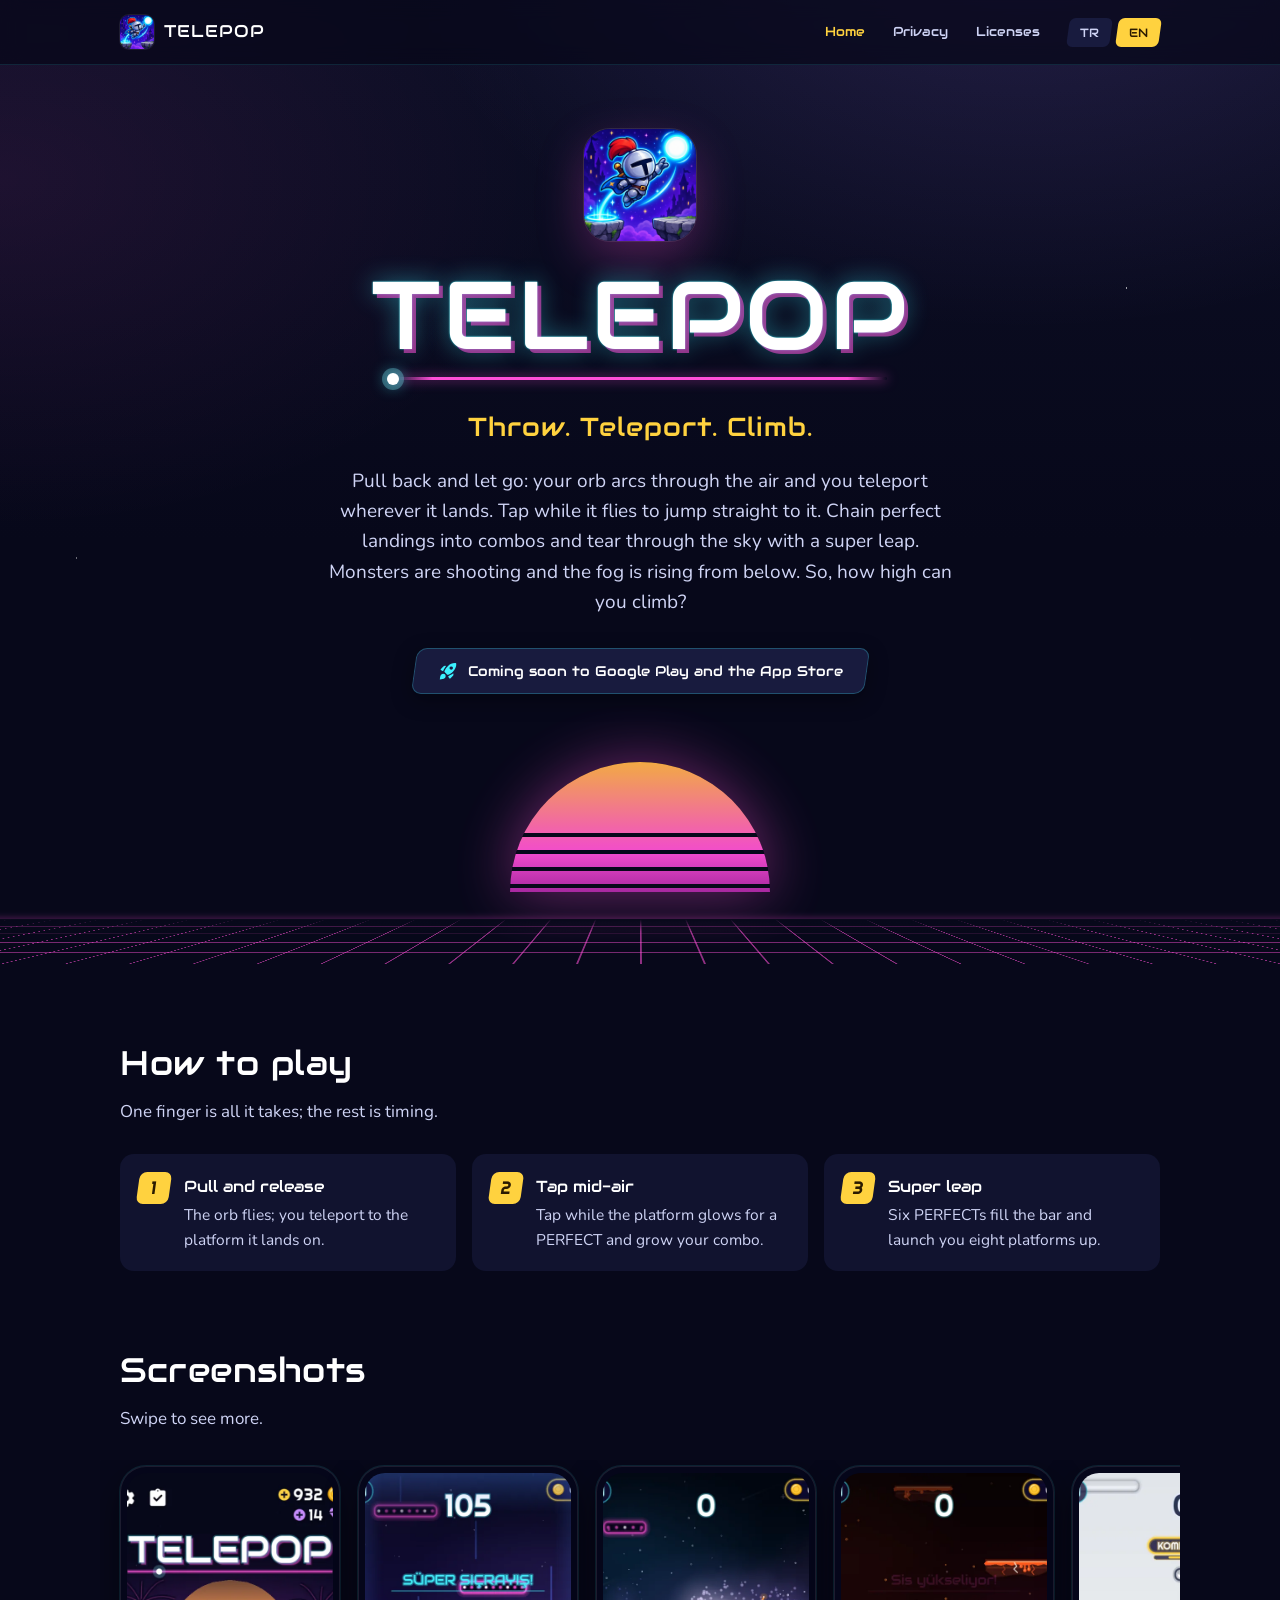
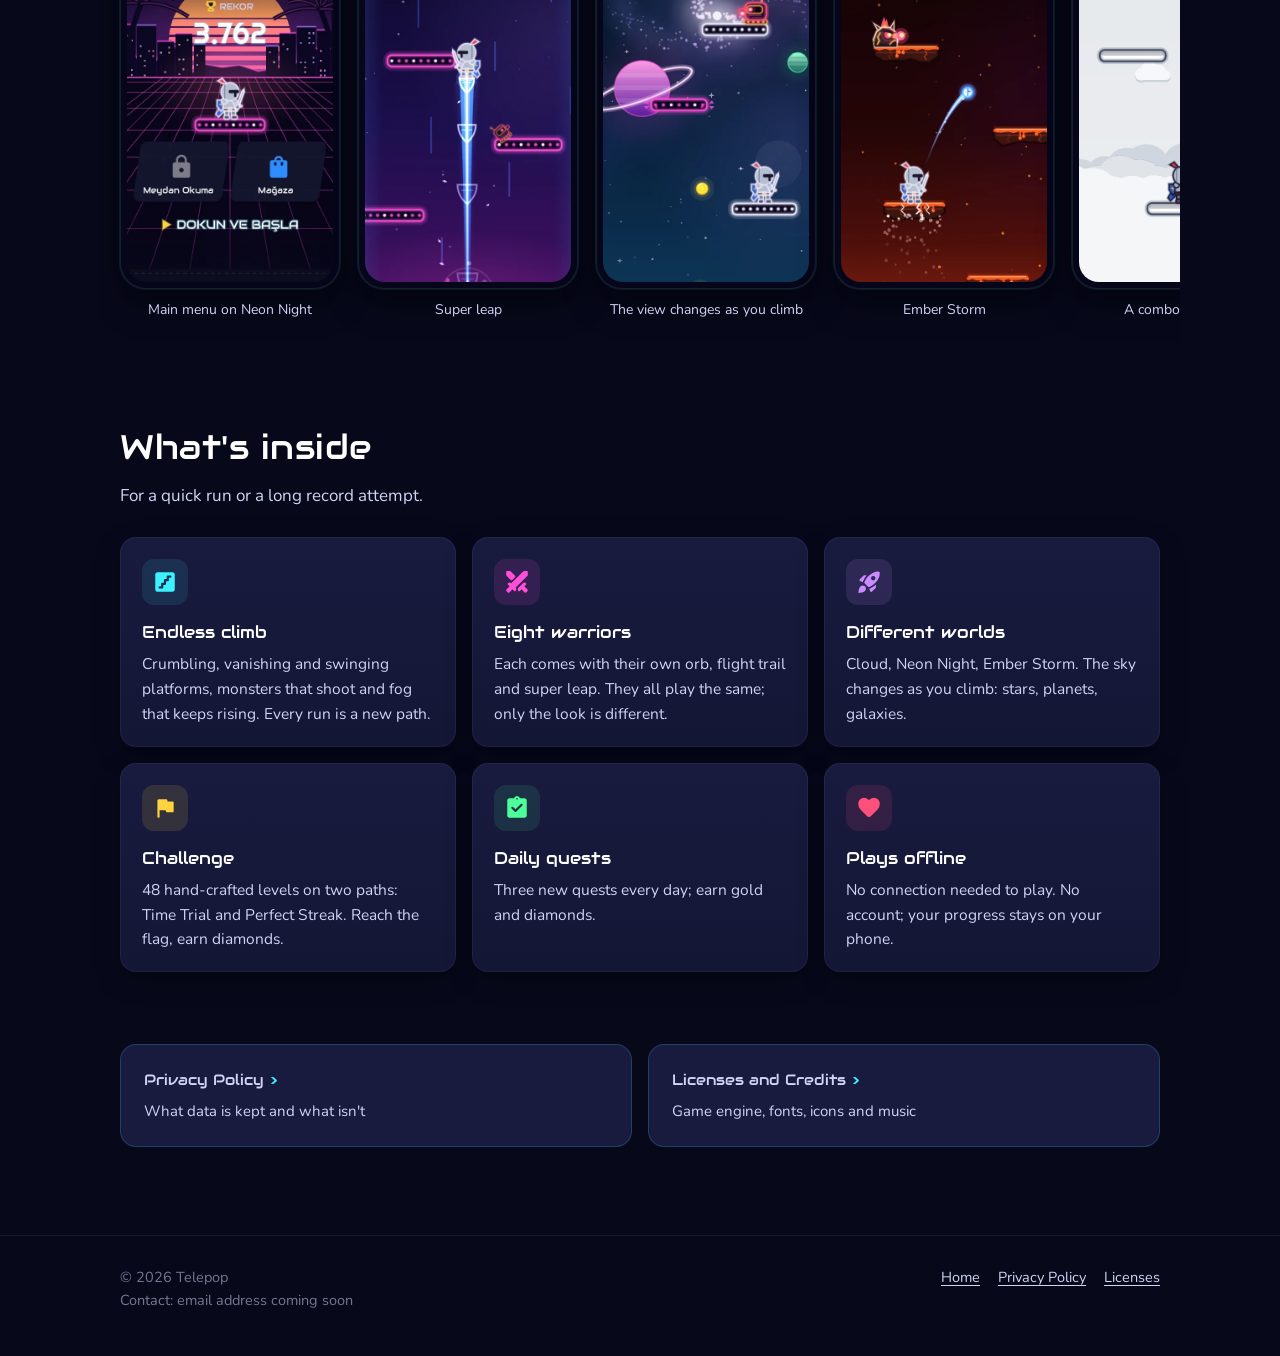
==== index.html @ e77ad1df "Siteyi güncelle 2026-11-22 12:41" ====
<!doctype html>
<html lang="tr" data-dil="tr" data-baslik-tr="Telepop · Fırlat, ışınlan, tırman" data-baslik-en="Telepop · Throw, teleport, climb">
<head>
<meta charset="utf-8">
<meta name="viewport" content="width=device-width, initial-scale=1">
<title>Telepop · Fırlat, ışınlan, tırman</title>
<meta name="description" content="Telepop: küreni fırlat, konduğu yere ışınlan, tırman. Tek parmakla oynanan, internetsiz bir mobil oyun. · Throw your orb, teleport where it lands, climb. A one-finger mobile game that plays offline.">
<meta name="theme-color" content="#0d0f26">
<meta property="og:title" content="Telepop">
<meta property="og:description" content="Fırlat. Işınlan. Tırman. · Throw. Teleport. Climb.">
<meta property="og:image" content="img/simge-512.png">
<link rel="icon" href="img/favicon-32.png" sizes="32x32">
<link rel="apple-touch-icon" href="img/simge-180.png">
<link rel="stylesheet" href="css/site.css">
</head>
<body>
<a class="atla" href="#icerik"><span lang="tr">İçeriğe geç</span><span lang="en">Skip to content</span></a>
<header class="ust">
	<div class="ic">
		<a class="marka" href="index.html"><img src="img/simge-192.png" alt="" width="34" height="34"><span>TELEPOP</span></a>
		<nav class="baglantilar" aria-label="Site">
			<a class="ev" href="index.html" aria-current="page"><span lang="tr">Ana Sayfa</span><span lang="en">Home</span></a>
			<a href="gizlilik.html"><span lang="tr">Gizlilik</span><span lang="en">Privacy</span></a>
			<a href="lisanslar.html"><span lang="tr">Lisanslar</span><span lang="en">Licenses</span></a>
		</nav>
		<div class="dil-secimi" role="group" aria-label="Dil / Language">
			<button type="button" data-dil-sec="tr" aria-pressed="true"><span>TR</span></button>
			<button type="button" data-dil-sec="en" aria-pressed="false"><span>EN</span></button>
		</div>
	</div>
</header>

<main id="icerik">
	<section class="karsilama">
		<div class="ic">
			<img class="uygulama-simgesi" src="img/simge-512.png" alt="" width="112" height="112">
			<div class="logo">
				<h1>TELEPOP</h1>
				<div class="cizgi" aria-hidden="true"></div>
			</div>
			<p class="slogan"><span lang="tr">Fırlat. Işınlan. Tırman.</span><span lang="en">Throw. Teleport. Climb.</span></p>
			<p class="giris">
				<span lang="tr">Parmağını geri çek ve bırak: küre yay çizerek uçar, konduğu yere ışınlanırsın. Küre havadayken dokun, onun yanına geç. Tam zamanında inişlerle komboyu büyüt, süper sıçrayışla göğü yar. Canavarlar ateş ediyor, sis aşağıdan yükseliyor. Bakalım ne kadar yükseğe çıkabileceksin?</span>
				<span lang="en">Pull back and let go: your orb arcs through the air and you teleport wherever it lands. Tap while it flies to jump straight to it. Chain perfect landings into combos and tear through the sky with a super leap. Monsters are shooting and the fog is rising from below. So, how high can you climb?</span>
			</p>
			<div class="yakinda"><span><svg viewBox="0 -960 960 960" aria-hidden="true" focusable="false"><path d="M245-474q26-66 62.5-127T390-716l-52-11q-20-4-39 2t-33 20L140-579q-15 15-11.5 36t23.5 29l93 40Zm588-390q-106-5-201.5 41T461-702q-48 48-84.5 104T313-480q-5 13-5 26.5t10 23.5l125 125q10 10 23.5 10t26.5-5q62-27 118-63.5T715-448q75-75 121-170.5T877-820q0-8-4-16t-10-14q-6-6-14-10t-16-4ZM556-622.5q0-33.5 23-56.5t56.5-23q33.5 0 56.5 23t23 56.5q0 33.5-23 56.5t-56.5 23q-33.5 0-56.5-23t-23-56.5ZM487-232l40 93q8 20 29 24t36-11l126-126q14-14 20-33.5t2-39.5l-10-52q-55 46-115.5 82.5T487-232Zm-325-86q35-35 85-35.5t85 34.5q35 35 35 85t-35 85q-48 48-113.5 57T87-74q9-66 18.5-131.5T162-318Z"/></svg><span lang="tr">Yakında Google Play ve App Store'da</span><span lang="en">Coming soon to Google Play and the App Store</span></span></div>
		</div>
		<div class="ufuk" aria-hidden="true"><div class="gunes"></div><div class="izgara"></div></div>
	</section>

	<section class="bolum">
		<div class="ic">
			<h2><span lang="tr">Nasıl oynanır</span><span lang="en">How to play</span></h2>
			<p class="alt-baslik"><span lang="tr">Tek parmak yeter; gerisi zamanlama.</span><span lang="en">One finger is all it takes; the rest is timing.</span></p>
			<div class="adimlar">
				<div class="adim">
					<h3><span lang="tr">Çek ve bırak</span><span lang="en">Pull and release</span></h3>
					<p><span lang="tr">Küre uçar, konduğu platforma ışınlanırsın.</span><span lang="en">The orb flies; you teleport to the platform it lands on.</span></p>
				</div>
				<div class="adim">
					<h3><span lang="tr">Havada dokun</span><span lang="en">Tap mid-air</span></h3>
					<p><span lang="tr">Platform parlarken dokunursan MÜKEMMEL: kombo büyür.</span><span lang="en">Tap while the platform glows for a PERFECT and grow your combo.</span></p>
				</div>
				<div class="adim">
					<h3><span lang="tr">Süper sıçrayış</span><span lang="en">Super leap</span></h3>
					<p><span lang="tr">Altı MÜKEMMEL barı doldurur; sekiz platform yukarı fırlarsın.</span><span lang="en">Six PERFECTs fill the bar and launch you eight platforms up.</span></p>
				</div>
			</div>
		</div>
	</section>

	<section class="bolum">
		<div class="ic">
			<h2><span lang="tr">Oyundan kareler</span><span lang="en">Screenshots</span></h2>
			<p class="alt-baslik"><span lang="tr">Kaydırarak bak.</span><span lang="en">Swipe to see more.</span></p>
			<div class="galeri" tabindex="0" aria-label="Ekran görüntüleri / Screenshots">
				<figure><div class="telefon"><img src="img/ekran/1-menu.webp" width="396" height="786" loading="lazy" alt="Telepop ana menüsü, Neon Gece haritasında / Telepop main menu on the Neon Night world"></div><figcaption><span lang="tr">Neon Gece'de ana menü</span><span lang="en">Main menu on Neon Night</span></figcaption></figure>
				<figure><div class="telefon"><img src="img/ekran/3-sicrayis.webp" width="396" height="786" loading="lazy" alt="Süper sıçrayış / Super leap"></div><figcaption><span lang="tr">Süper sıçrayış</span><span lang="en">Super leap</span></figcaption></figure>
				<figure><div class="telefon"><img src="img/ekran/2-galaksi.webp" width="396" height="786" loading="lazy" alt="Neon Gece'de tırmanış, arkada galaksi / Climbing on Neon Night with a galaxy behind"></div><figcaption><span lang="tr">Tırmandıkça manzara değişir</span><span lang="en">The view changes as you climb</span></figcaption></figure>
				<figure><div class="telefon"><img src="img/ekran/4-kor.webp" width="396" height="786" loading="lazy" alt="Kor Fırtınası haritası / The Ember Storm world"></div><figcaption><span lang="tr">Kor Fırtınası</span><span lang="en">Ember Storm</span></figcaption></figure>
				<figure><div class="telefon"><img src="img/ekran/5-bulut.webp" width="396" height="786" loading="lazy" alt="Bulut haritasında kombo / A combo on the Cloud world"></div><figcaption><span lang="tr">Bulut'ta kombo</span><span lang="en">A combo on Cloud</span></figcaption></figure>
				<figure><div class="telefon"><img src="img/ekran/6-magaza.webp" width="396" height="786" loading="lazy" alt="Mağaza: savaşçılar / Shop: warriors"></div><figcaption><span lang="tr">Sekiz savaşçı</span><span lang="en">Eight warriors</span></figcaption></figure>
				<figure><div class="telefon"><img src="img/ekran/7-meydan.webp" width="396" height="786" loading="lazy" alt="Meydan Okuma / Challenge"></div><figcaption><span lang="tr">Meydan Okuma</span><span lang="en">Challenge</span></figcaption></figure>
				<figure><div class="telefon"><img src="img/ekran/8-gorevler.webp" width="396" height="786" loading="lazy" alt="Günlük görevler / Daily quests"></div><figcaption><span lang="tr">Günlük görevler</span><span lang="en">Daily quests</span></figcaption></figure>
			</div>
		</div>
	</section>

	<section class="bolum">
		<div class="ic">
			<h2><span lang="tr">Neler var</span><span lang="en">What's inside</span></h2>
			<p class="alt-baslik"><span lang="tr">Kısa bir tur için de, uzun bir rekor denemesi için de.</span><span lang="en">For a quick run or a long record attempt.</span></p>
			<div class="ozellikler">
				<div class="ozellik"><div class="simge renk-mavi"><svg viewBox="0 -960 960 960" aria-hidden="true" focusable="false"><path d="M417-373h63q17 0 28.5-11.5T520-413v-93h63q17 0 28.5-11.5T623-546v-94h57q17 0 28.5-11.5T720-680q0-17-11.5-28.5T680-720h-97q-17 0-28.5 11.5T543-680v93h-63q-17 0-28.5 11.5T440-547v93h-63q-17 0-28.5 11.5T337-414v94h-57q-17 0-28.5 11.5T240-280q0 17 11.5 28.5T280-240h97q17 0 28.5-11.5T417-280v-93ZM200-120q-33 0-56.5-23.5T120-200v-560q0-33 23.5-56.5T200-840h560q33 0 56.5 23.5T840-760v560q0 33-23.5 56.5T760-120H200Z"/></svg></div>
					<h3><span lang="tr">Sonsuz tırmanış</span><span lang="en">Endless climb</span></h3>
					<p><span lang="tr">Çöken, kaybolan, sallanan platformlar; ateş eden canavarlar ve yükselen sis. Her tur yeni bir yol.</span><span lang="en">Crumbling, vanishing and swinging platforms, monsters that shoot and fog that keeps rising. Every run is a new path.</span></p></div>
				<div class="ozellik"><div class="simge renk-pembe"><svg viewBox="0 -960 960 960" aria-hidden="true" focusable="false"><path d="M762-96 645-212l-60 60q-11 11-28 11t-28-11q-23-23-23-57t23-57l169-169q23-23 57-23t57 23q11 11 11 28t-11 28l-60 60 116 117q12 12 12 28t-12 28l-50 50q-12 12-28 12t-28-12Zm106-616L426-270l5 4q23 23 23 57t-23 57q-11 11-28 11t-28-11l-60-60L198-96q-12 12-28 12t-28-12l-50-50q-12-12-12-28t12-28l116-117-60-60q-11-11-11-28t11-28q23-23 57-23t57 23l4 5 431-431q11-11 25.5-17t30.5-6h87q17 0 28.5 11.5T880-844v103q0 8-3 15.5t-9 13.5ZM249-555 103-701q-11-11-17-25.5T80-757v-87q0-17 11.5-28.5T120-884h87q16 0 30.5 6t25.5 17l146 146q12 12 12 28.5T409-658L306-555q-12 12-28.5 12T249-555Z"/></svg></div>
					<h3><span lang="tr">Sekiz savaşçı</span><span lang="en">Eight warriors</span></h3>
					<p><span lang="tr">Her biri kendi küresi, uçuş izi ve süper sıçrayışıyla gelir. Hepsi aynı oynar; fark yalnızca görünüşte.</span><span lang="en">Each comes with their own orb, flight trail and super leap. They all play the same; only the look is different.</span></p></div>
				<div class="ozellik"><div class="simge renk-mor"><svg viewBox="0 -960 960 960" aria-hidden="true" focusable="false"><path d="M245-474q26-66 62.5-127T390-716l-52-11q-20-4-39 2t-33 20L140-579q-15 15-11.5 36t23.5 29l93 40Zm588-390q-106-5-201.5 41T461-702q-48 48-84.5 104T313-480q-5 13-5 26.5t10 23.5l125 125q10 10 23.5 10t26.5-5q62-27 118-63.5T715-448q75-75 121-170.5T877-820q0-8-4-16t-10-14q-6-6-14-10t-16-4ZM556-622.5q0-33.5 23-56.5t56.5-23q33.5 0 56.5 23t23 56.5q0 33.5-23 56.5t-56.5 23q-33.5 0-56.5-23t-23-56.5ZM487-232l40 93q8 20 29 24t36-11l126-126q14-14 20-33.5t2-39.5l-10-52q-55 46-115.5 82.5T487-232Zm-325-86q35-35 85-35.5t85 34.5q35 35 35 85t-35 85q-48 48-113.5 57T87-74q9-66 18.5-131.5T162-318Z"/></svg></div>
					<h3><span lang="tr">Farklı dünyalar</span><span lang="en">Different worlds</span></h3>
					<p><span lang="tr">Bulut, Neon Gece, Kor Fırtınası. Tırmandıkça gökyüzü değişir: yıldızlar, gezegenler, galaksiler.</span><span lang="en">Cloud, Neon Night, Ember Storm. The sky changes as you climb: stars, planets, galaxies.</span></p></div>
				<div class="ozellik"><div class="simge renk-altin"><svg viewBox="0 -960 960 960" aria-hidden="true" focusable="false"><path d="M280-400v240q0 17-11.5 28.5T240-120q-17 0-28.5-11.5T200-160v-600q0-17 11.5-28.5T240-800h287q14 0 25 9t14 23l10 48h184q17 0 28.5 11.5T800-680v320q0 17-11.5 28.5T760-320H553q-14 0-25-9t-14-23l-10-48H280Z"/></svg></div>
					<h3><span lang="tr">Meydan Okuma</span><span lang="en">Challenge</span></h3>
					<p><span lang="tr">Elle tasarlanmış 48 bölüm, iki yol: Zamana Karşı ve Kusursuz Seri. Bayrağa ulaş, elmas kazan.</span><span lang="en">48 hand-crafted levels on two paths: Time Trial and Perfect Streak. Reach the flag, earn diamonds.</span></p></div>
				<div class="ozellik"><div class="simge renk-yesil"><svg viewBox="0 -960 960 960" aria-hidden="true" focusable="false"><path d="m424-430-86-86q-11-11-28-11t-28 11q-11 11-11 28t11 28l114 114q12 12 28 12t28-12l226-226q11-11 11-28t-11-28q-11-11-28-11t-28 11L424-430ZM200-120q-33 0-56.5-23.5T120-200v-560q0-33 23.5-56.5T200-840h168q13-36 43.5-58t68.5-22q38 0 68.5 22t43.5 58h168q33 0 56.5 23.5T840-760v560q0 33-23.5 56.5T760-120H200Zm301.5-678.5Q510-807 510-820t-8.5-21.5Q493-850 480-850t-21.5 8.5Q450-833 450-820t8.5 21.5Q467-790 480-790t21.5-8.5Z"/></svg></div>
					<h3><span lang="tr">Günlük görevler</span><span lang="en">Daily quests</span></h3>
					<p><span lang="tr">Her gün üç yeni görev; altın ve elmas kazan.</span><span lang="en">Three new quests every day; earn gold and diamonds.</span></p></div>
				<div class="ozellik"><div class="simge renk-kalp"><svg viewBox="0 -960 960 960" aria-hidden="true" focusable="false"><path d="M480-147q-14 0-28.5-5T426-168l-69-63q-106-97-191.5-192.5T80-634q0-94 63-157t157-63q53 0 100 22.5t80 61.5q33-39 80-61.5T660-854q94 0 157 63t63 157q0 115-85 211T602-230l-68 62q-11 11-25.5 16t-28.5 5Z"/></svg></div>
					<h3><span lang="tr">İnternetsiz</span><span lang="en">Plays offline</span></h3>
					<p><span lang="tr">Oynamak için bağlantı gerekmez. Hesap yok; ilerlemen telefonunda kalır.</span><span lang="en">No connection needed to play. No account; your progress stays on your phone.</span></p></div>
			</div>
		</div>
	</section>

	<section class="bolum">
		<div class="ic">
			<div class="yonlendirme">
				<a class="yon-karti" href="gizlilik.html"><strong><span lang="tr">Gizlilik Politikası</span><span lang="en">Privacy Policy</span></strong><span lang="tr">Hangi verilerin tutulduğu, hangilerinin tutulmadığı</span><span lang="en">What data is kept and what isn't</span></a>
				<a class="yon-karti" href="lisanslar.html"><strong><span lang="tr">Lisanslar ve Emeği Geçenler</span><span lang="en">Licenses and Credits</span></strong><span lang="tr">Oyun motoru, yazı tipleri, simgeler ve müzik</span><span lang="en">Game engine, fonts, icons and music</span></a>
			</div>
		</div>
	</section>
</main>
<footer class="alt-bilgi">
	<div class="ic">
		<div>
			<div>© 2026 Telepop</div>
			<div><span lang="tr">İletişim:</span><span lang="en">Contact:</span> <span lang="tr">e-posta adresi yakında eklenecek</span><span lang="en">email address coming soon</span></div>
		</div>
		<nav aria-label="Alt">
			<a href="index.html"><span lang="tr">Ana Sayfa</span><span lang="en">Home</span></a>
			<a href="gizlilik.html"><span lang="tr">Gizlilik Politikası</span><span lang="en">Privacy Policy</span></a>
			<a href="lisanslar.html"><span lang="tr">Lisanslar</span><span lang="en">Licenses</span></a>
		</nav>
	</div>
</footer>
<script src="js/site.js"></script>

</body>
</html>
---- css/site.css ----
/* Telepop sitesi: oyunun koyu arayüzü ve Neon Gece haritasının renkleri.
   Yazılar oyunun yazıları: başlıklar Audiowide, sayılar Righteous, metin Nunito (üçü de OFL; fonts/ içinde). */

@font-face { font-family: "Audiowide"; src: url("../fonts/Audiowide-Regular.ttf") format("truetype"); font-display: swap; }
@font-face { font-family: "Righteous"; src: url("../fonts/Righteous-Regular.ttf") format("truetype"); font-display: swap; }
@font-face { font-family: "Nunito"; src: url("../fonts/Nunito-Variable.ttf") format("truetype"); font-weight: 200 1000; font-display: swap; }

:root {
	--sayfa-ust: #0d0f26;
	--sayfa-alt: #07081a;
	--kart: #181b3e;
	--kart-acik: #252a58;
	--murekkep: #10122a;
	--yazi: #ffffff;
	--soluk: #cfd4f5;
	--sonuk: rgba(207, 212, 245, 0.55);
	--pembe: #ff4fd8;
	--mavi: #3cf2ff;
	--mor: #a57bff;
	--altin: #ffd23f;
	--kalp: #ff4f7b;
	--elmas: #c98bff;
	--gunes: #ffb347;
	--egim: -8deg;
	--genislik: 1080px;
	color-scheme: dark;
}

* { box-sizing: border-box; }

html { -webkit-text-size-adjust: 100%; scroll-behavior: smooth; }

body {
	margin: 0;
	min-height: 100vh;
	background-color: var(--sayfa-alt);
	background-image:
		radial-gradient(1px 1px at 12% 18%, rgba(255, 255, 255, 0.7) 50%, transparent 51%),
		radial-gradient(1px 1px at 72% 9%, rgba(255, 255, 255, 0.55) 50%, transparent 51%),
		radial-gradient(1.5px 1.5px at 88% 32%, rgba(255, 255, 255, 0.6) 50%, transparent 51%),
		radial-gradient(1px 1px at 34% 41%, rgba(255, 255, 255, 0.45) 50%, transparent 51%),
		radial-gradient(1px 1px at 55% 23%, rgba(255, 255, 255, 0.5) 50%, transparent 51%),
		radial-gradient(1.5px 1.5px at 6% 62%, rgba(255, 255, 255, 0.4) 50%, transparent 51%),
		radial-gradient(1px 1px at 93% 71%, rgba(255, 255, 255, 0.4) 50%, transparent 51%),
		radial-gradient(900px 600px at 80% -10%, rgba(165, 123, 255, 0.16), transparent 70%),
		radial-gradient(800px 500px at 0% 20%, rgba(255, 79, 216, 0.08), transparent 70%),
		linear-gradient(180deg, var(--sayfa-ust), var(--sayfa-alt) 60%);
	background-attachment: fixed;
	color: var(--yazi);
	font-family: "Nunito", system-ui, -apple-system, "Segoe UI", Roboto, sans-serif;
	font-size: 17px;
	line-height: 1.6;
}

a { color: var(--mavi); text-decoration-thickness: 1px; text-underline-offset: 3px; }
a:hover { color: #7ff6ff; }
a:focus-visible, button:focus-visible { outline: 2px solid var(--mavi); outline-offset: 3px; border-radius: 6px; }

img { max-width: 100%; display: block; }

.ic { width: 100%; max-width: var(--genislik); margin: 0 auto; padding: 0 20px; }

/* Dil: html[data-dil] hangi dilin görüneceğini seçer (js/site.js). */
html[data-dil="tr"] [lang="en"]:not(html),
html[data-dil="en"] [lang="tr"]:not(html) { display: none !important; }

.sayi { font-family: "Righteous", "Audiowide", sans-serif; }

/* Klavyeyle gezene "içeriğe geç" bağlantısı (yalnızca odaklanınca görünür). */
.atla { position: absolute; left: 12px; top: -60px; z-index: 20; padding: 8px 14px; background: var(--altin); color: #2a1a00; border-radius: 8px; }
.atla:focus { top: 10px; color: #2a1a00; }

/* ---- Üst çubuk ---- */

.ust {
	position: sticky; top: 0; z-index: 10;
	background: rgba(7, 8, 26, 0.72);
	backdrop-filter: blur(10px); -webkit-backdrop-filter: blur(10px);
	border-bottom: 1px solid rgba(60, 242, 255, 0.12);
}
.ust .ic { display: flex; align-items: center; gap: 16px; height: 64px; }
.marka { display: flex; align-items: center; gap: 10px; color: var(--yazi); text-decoration: none; font-family: "Audiowide", sans-serif; font-size: 17px; letter-spacing: 1px; }
.marka img { width: 34px; height: 34px; border-radius: 9px; box-shadow: 0 0 0 1px rgba(255, 255, 255, 0.08); }
.marka:hover { color: var(--yazi); }
.baglantilar { display: flex; gap: 4px; margin-left: auto; }
.baglantilar a {
	font-family: "Audiowide", sans-serif; font-size: 13px; color: var(--soluk); text-decoration: none;
	padding: 8px 12px; border-radius: 8px;
}
.baglantilar a:hover { color: var(--yazi); background: rgba(255, 255, 255, 0.05); }
.baglantilar a[aria-current="page"] { color: var(--altin); }

.dil-secimi { display: flex; gap: 6px; }
.dil-secimi button {
	font-family: "Audiowide", sans-serif; font-size: 12px; color: var(--soluk);
	background: var(--kart); border: 0; padding: 7px 12px; cursor: pointer;
	transform: skewX(var(--egim)); border-radius: 6px;
}
.dil-secimi button span { display: inline-block; transform: skewX(calc(var(--egim) * -1)); }
.dil-secimi button[aria-pressed="true"] { background: var(--altin); color: #2a1a00; }

/* ---- Karşılama ---- */

.karsilama { position: relative; overflow: hidden; padding: 64px 0 0; text-align: center; }
.karsilama .ic { position: relative; z-index: 2; }

.uygulama-simgesi {
	width: 112px; height: 112px; margin: 0 auto 26px; border-radius: 26px;
	box-shadow: 0 18px 48px rgba(255, 79, 216, 0.28), 0 0 0 1px rgba(255, 255, 255, 0.1);
}

.logo { display: inline-block; position: relative; margin: 0 auto; }
.logo h1 {
	margin: 0; font-family: "Audiowide", sans-serif; font-weight: 400;
	font-size: clamp(46px, 11vw, 96px); line-height: 1; letter-spacing: 2px;
	color: #fff;
	text-shadow: 4px 4px 0 rgba(255, 79, 216, 0.55), 0 0 24px rgba(60, 242, 255, 0.45), 0 0 2px rgba(60, 242, 255, 0.9);
}
.logo .cizgi {
	position: relative; height: 3px; margin: 14px 4% 0; border-radius: 2px;
	background: linear-gradient(90deg, transparent, var(--pembe) 8%, var(--pembe) 92%, transparent);
	box-shadow: 0 0 12px rgba(255, 79, 216, 0.7);
}
.logo .cizgi::after {
	content: ""; position: absolute; top: 50%; left: 0; width: 12px; height: 12px; margin: -6px 0 0 -6px;
	border-radius: 50%; background: #fff; box-shadow: 0 0 0 5px rgba(127, 246, 255, 0.3), 0 0 16px var(--mavi);
	animation: kure 5s ease-in-out infinite alternate;
}
@keyframes kure { from { left: 4%; } to { left: 96%; } }

.slogan {
	margin: 26px 0 0; font-family: "Audiowide", sans-serif; font-size: clamp(18px, 3.6vw, 26px);
	color: var(--altin); letter-spacing: 1px;
}
.giris {
	max-width: 640px; margin: 18px auto 0; color: var(--soluk); font-size: clamp(16px, 2.2vw, 19px);
}

.yakinda {
	display: inline-flex; align-items: center; gap: 10px; margin: 30px 0 0;
	padding: 12px 24px; background: var(--kart); color: var(--yazi);
	font-family: "Audiowide", sans-serif; font-size: 14px;
	transform: skewX(var(--egim)); border-radius: 10px;
	box-shadow: 0 6px 20px rgba(0, 0, 0, 0.35), inset 0 0 0 1px rgba(60, 242, 255, 0.25);
}
.yakinda > span { display: inline-flex; align-items: center; gap: 10px; transform: skewX(calc(var(--egim) * -1)); }
.yakinda svg { width: 20px; height: 20px; fill: var(--mavi); }

/* Ufukta çizgili güneş ve ızgara (Neon Gece'nin ana menüsü gibi). */
.ufuk { position: relative; height: 230px; margin-top: 40px; pointer-events: none; }
.gunes {
	position: absolute; left: 50%; bottom: 72px; width: 260px; height: 130px; transform: translateX(-50%);
	border-radius: 130px 130px 0 0;
	background:
		repeating-linear-gradient(180deg, transparent 0 13px, var(--sayfa-alt) 13px 17px) bottom / 100% 55% no-repeat,
		linear-gradient(180deg, var(--gunes), var(--pembe) 70%, #b02aa8);
	box-shadow: 0 0 60px rgba(255, 79, 216, 0.45);
	opacity: 0.95;
}
.izgara {
	position: absolute; left: -50%; right: -50%; bottom: 0; height: 120px;
	background:
		linear-gradient(180deg, rgba(7, 8, 26, 1), rgba(7, 8, 26, 0) 35%),
		repeating-linear-gradient(90deg, rgba(255, 79, 216, 0.55) 0 2px, transparent 2px 64px),
		repeating-linear-gradient(180deg, rgba(255, 79, 216, 0.45) 0 2px, transparent 2px 24px);
	transform: perspective(240px) rotateX(58deg); transform-origin: bottom;
	box-shadow: 0 -2px 30px rgba(255, 79, 216, 0.35);
}

/* ---- Bölümler ---- */

.bolum { padding: 72px 0 0; }
.bolum h2 {
	margin: 0 0 8px; font-family: "Audiowide", sans-serif; font-weight: 400;
	font-size: clamp(24px, 4vw, 34px); letter-spacing: 0.5px;
}
.bolum .alt-baslik { margin: 0 0 28px; color: var(--soluk); }

.ozellikler { display: grid; grid-template-columns: repeat(auto-fill, minmax(280px, 1fr)); gap: 16px; }
.ozellik {
	background: linear-gradient(180deg, var(--kart), rgba(24, 27, 62, 0.75));
	border-radius: 16px; padding: 22px 22px 20px;
	box-shadow: 0 8px 26px rgba(0, 0, 0, 0.3), inset 0 0 0 1px rgba(255, 255, 255, 0.05);
}
.ozellik .simge {
	width: 46px; height: 46px; border-radius: 12px; display: grid; place-items: center; margin-bottom: 14px;
	background: rgba(60, 242, 255, 0.1);
}
.ozellik .simge svg { width: 26px; height: 26px; fill: currentColor; }
.ozellik h3 { margin: 0 0 6px; font-family: "Audiowide", sans-serif; font-weight: 400; font-size: 17px; }
.ozellik p { margin: 0; color: var(--soluk); font-size: 15.5px; }

.renk-mavi { color: var(--mavi); background: rgba(60, 242, 255, 0.1) !important; }
.renk-pembe { color: var(--pembe); background: rgba(255, 79, 216, 0.12) !important; }
.renk-altin { color: var(--altin); background: rgba(255, 210, 63, 0.12) !important; }
.renk-mor { color: var(--elmas); background: rgba(201, 139, 255, 0.12) !important; }
.renk-kalp { color: var(--kalp); background: rgba(255, 79, 123, 0.12) !important; }
.renk-yesil { color: #4dff9a; background: rgba(77, 255, 154, 0.1) !important; }

/* Ekran görüntüleri: yana kayan telefon çerçeveleri. */
.galeri {
	display: flex; gap: 18px; overflow-x: auto; scroll-snap-type: x mandatory;
	padding: 6px 20px 26px; margin: 0 -20px; scrollbar-width: thin; scrollbar-color: var(--kart-acik) transparent;
}
.galeri figure { flex: 0 0 auto; width: 220px; margin: 0; scroll-snap-align: center; }
.telefon {
	border-radius: 26px; padding: 7px; background: #05061a;
	box-shadow: 0 14px 34px rgba(0, 0, 0, 0.45), inset 0 0 0 1px rgba(255, 255, 255, 0.09), 0 0 0 1px rgba(60, 242, 255, 0.12);
}
.telefon img { border-radius: 20px; aspect-ratio: 396 / 786; width: 100%; height: auto; object-fit: cover; background: var(--kart); }
.galeri figcaption { margin-top: 10px; text-align: center; color: var(--soluk); font-size: 14px; }

/* Nasıl oynanır: üç adım. */
.adimlar { display: grid; grid-template-columns: repeat(auto-fit, minmax(220px, 1fr)); gap: 16px; counter-reset: adim; }
.adim { position: relative; padding: 20px 20px 18px 64px; background: rgba(24, 27, 62, 0.6); border-radius: 14px; }
.adim::before {
	counter-increment: adim; content: counter(adim);
	position: absolute; left: 18px; top: 18px; width: 32px; height: 32px; display: grid; place-items: center;
	font-family: "Righteous", sans-serif; font-size: 18px; color: #2a1a00; background: var(--altin);
	transform: skewX(var(--egim)); border-radius: 7px;
}
.adim h3 { margin: 0 0 4px; font-family: "Audiowide", sans-serif; font-weight: 400; font-size: 16px; }
.adim p { margin: 0; color: var(--soluk); font-size: 15.5px; }

/* Alt kartlar (gizlilik, lisanslar). */
.yonlendirme { display: grid; grid-template-columns: repeat(auto-fit, minmax(260px, 1fr)); gap: 16px; }
.yon-karti {
	display: block; padding: 22px 24px; border-radius: 16px; text-decoration: none; color: var(--yazi);
	background: var(--kart); box-shadow: inset 0 0 0 1px rgba(60, 242, 255, 0.18);
	transition: transform 0.15s ease, box-shadow 0.15s ease;
}
.yon-karti:hover { color: var(--yazi); transform: translateY(-2px); box-shadow: inset 0 0 0 1px rgba(60, 242, 255, 0.5), 0 10px 28px rgba(60, 242, 255, 0.12); }
.yon-karti strong { display: block; font-family: "Audiowide", sans-serif; font-weight: 400; font-size: 17px; margin-bottom: 4px; }
.yon-karti span { color: var(--soluk); font-size: 15px; }
.yon-karti strong::after { content: " ›"; color: var(--mavi); }

/* ---- Alt bilgi ---- */

.alt-bilgi { margin-top: 88px; padding: 30px 0 44px; border-top: 1px solid rgba(255, 255, 255, 0.07); color: var(--sonuk); font-size: 14.5px; }
.alt-bilgi .ic { display: flex; flex-wrap: wrap; gap: 10px 26px; justify-content: space-between; }
.alt-bilgi a { color: var(--soluk); }
.alt-bilgi nav { display: flex; gap: 18px; flex-wrap: wrap; }

/* ---- Metin sayfaları (gizlilik, lisanslar) ---- */

.metin-sayfasi { padding: 56px 0 0; }
.metin-sayfasi .ic { max-width: 820px; }
.metin-sayfasi h1 { margin: 0 0 6px; font-family: "Audiowide", sans-serif; font-weight: 400; font-size: clamp(28px, 5vw, 40px); }
.metin-sayfasi .tarih { margin: 0 0 32px; color: var(--sonuk); font-size: 15px; }
.metin-sayfasi h2 {
	margin: 40px 0 10px; font-family: "Audiowide", sans-serif; font-weight: 400; font-size: 20px; color: var(--altin);
}
.metin-sayfasi h3 { margin: 26px 0 6px; font-family: "Audiowide", sans-serif; font-weight: 400; font-size: 16px; }
.metin-sayfasi p, .metin-sayfasi li { color: #e7e9fb; }
.metin-sayfasi ul { padding-left: 22px; }
.metin-sayfasi li { margin: 4px 0; }

.ozet {
	padding: 20px 22px; border-radius: 14px; background: var(--kart);
	box-shadow: inset 0 0 0 1px rgba(77, 255, 154, 0.25);
}
.ozet p { margin: 0; }
.ozet strong { color: #4dff9a; }

details {
	margin: 10px 0; border-radius: 12px; background: rgba(24, 27, 62, 0.75);
	box-shadow: inset 0 0 0 1px rgba(255, 255, 255, 0.05);
}
details > summary {
	cursor: pointer; padding: 12px 16px; list-style: none; display: flex; justify-content: space-between; gap: 12px;
	font-weight: 700;
}
details > summary::-webkit-details-marker { display: none; }
details > summary::after { content: "+"; color: var(--mavi); font-family: "Righteous", sans-serif; }
details[open] > summary::after { content: "−"; }
details > summary small { font-weight: 400; color: var(--sonuk); }
details .icerik { padding: 0 16px 14px; }
pre {
	margin: 0; white-space: pre-wrap; word-break: break-word;
	font-family: ui-monospace, "Cascadia Mono", Consolas, monospace; font-size: 12.5px; line-height: 1.5; color: var(--soluk);
}
.bilesenler { list-style: none; padding: 0 !important; }
.bilesenler li { margin: 0; }
.bilesenler details { margin: 6px 0; }
.etiket {
	display: inline-block; padding: 1px 8px; border-radius: 6px; font-size: 12.5px; font-weight: 700;
	color: var(--mavi); background: rgba(60, 242, 255, 0.1);
}

/* ---- Telefon ---- */

@media (max-width: 640px) {
	body { font-size: 16px; }
	.ic { padding: 0 16px; }
	.ust .ic { height: 58px; gap: 10px; }
	.marka span { display: none; }
	.baglantilar .ev { display: none; }
	.baglantilar a { padding: 8px 7px; font-size: 12px; }
	.karsilama { padding-top: 40px; }
	.uygulama-simgesi { width: 92px; height: 92px; border-radius: 22px; }
	.yakinda { padding: 11px 16px; font-size: 12px; }
	.yakinda > span { gap: 8px; }
	.ufuk { height: 190px; }
	.gunes { width: 200px; height: 100px; bottom: 64px; }
	.bolum { padding-top: 56px; }
	.galeri { margin: 0 -16px; padding: 6px 16px 24px; }
	.galeri figure { width: 190px; }
	.alt-bilgi .ic { flex-direction: column; }
}

@media (max-width: 380px) {
	.baglantilar a { padding: 8px 5px; font-size: 11px; }
	.dil-secimi button { padding: 6px 9px; }
}

@media (prefers-reduced-motion: reduce) {
	.logo .cizgi::after { animation: none; left: 50%; }
	html { scroll-behavior: auto; }
}
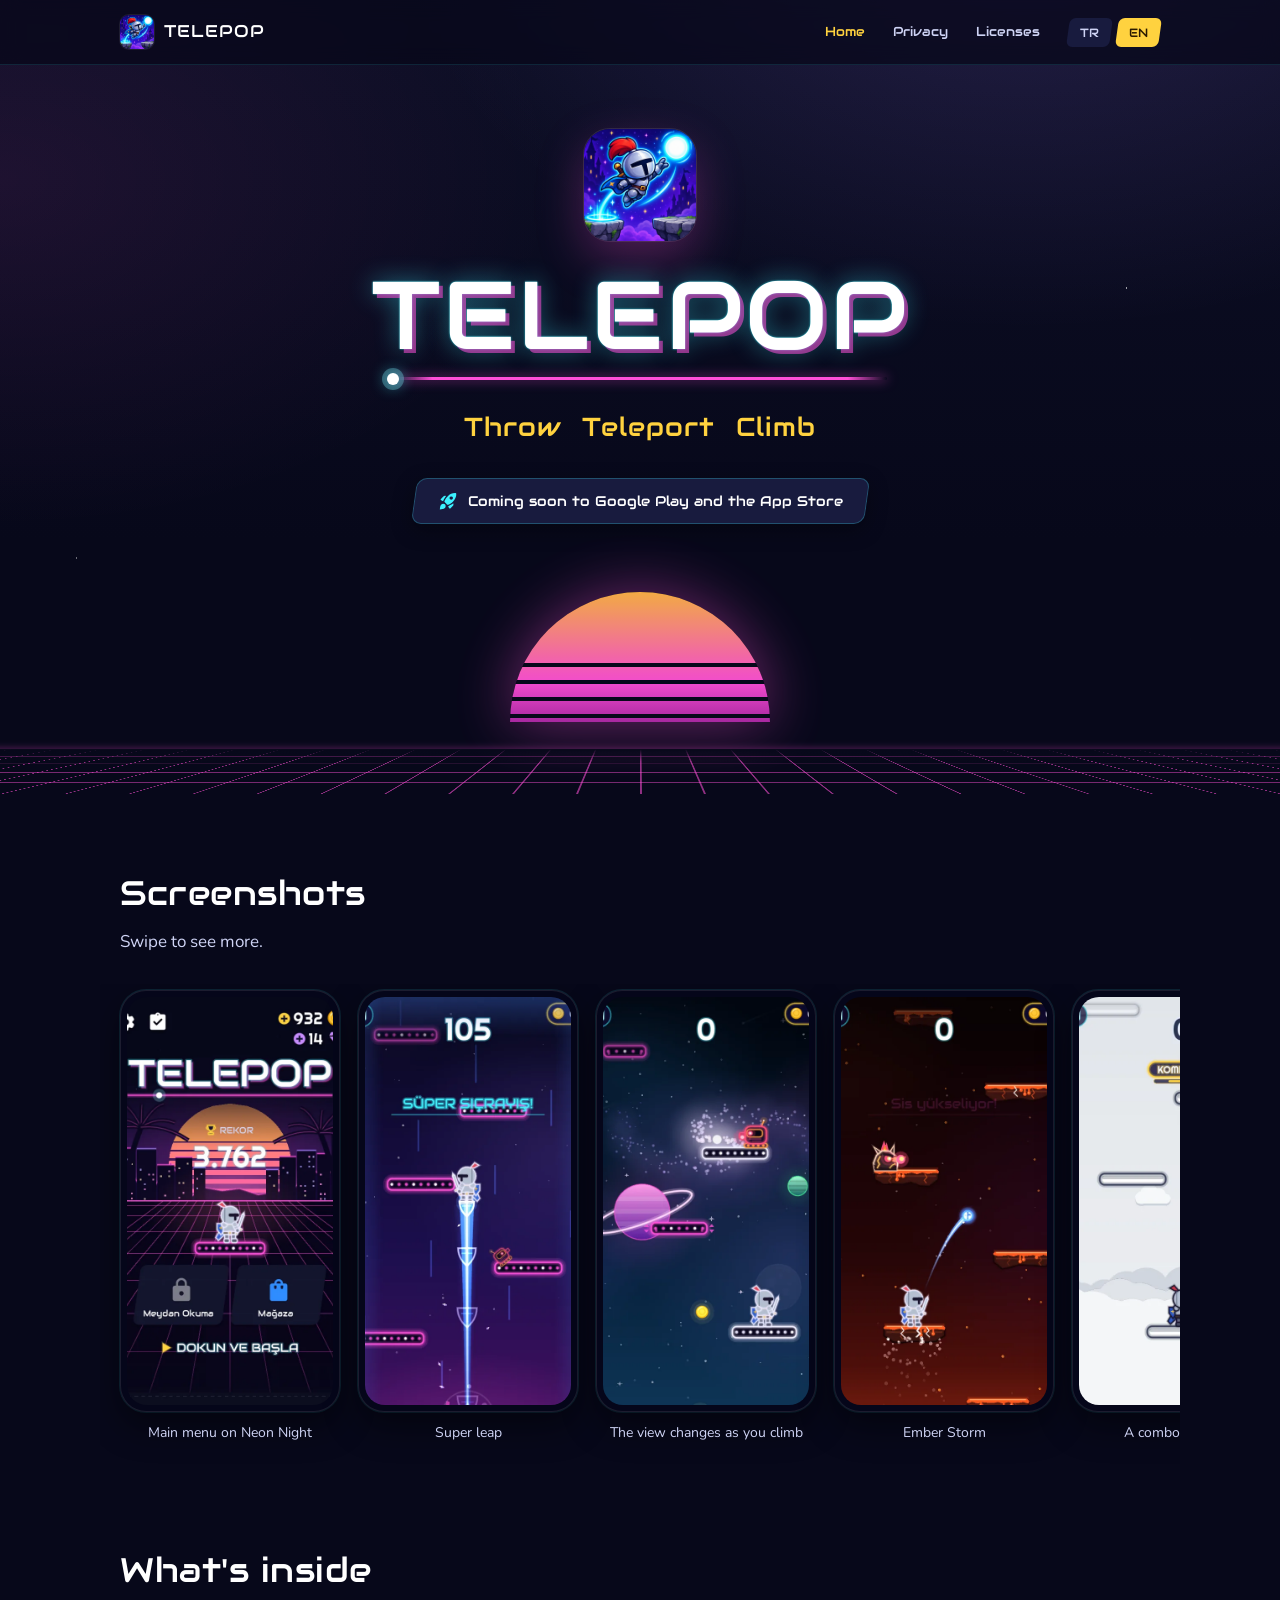
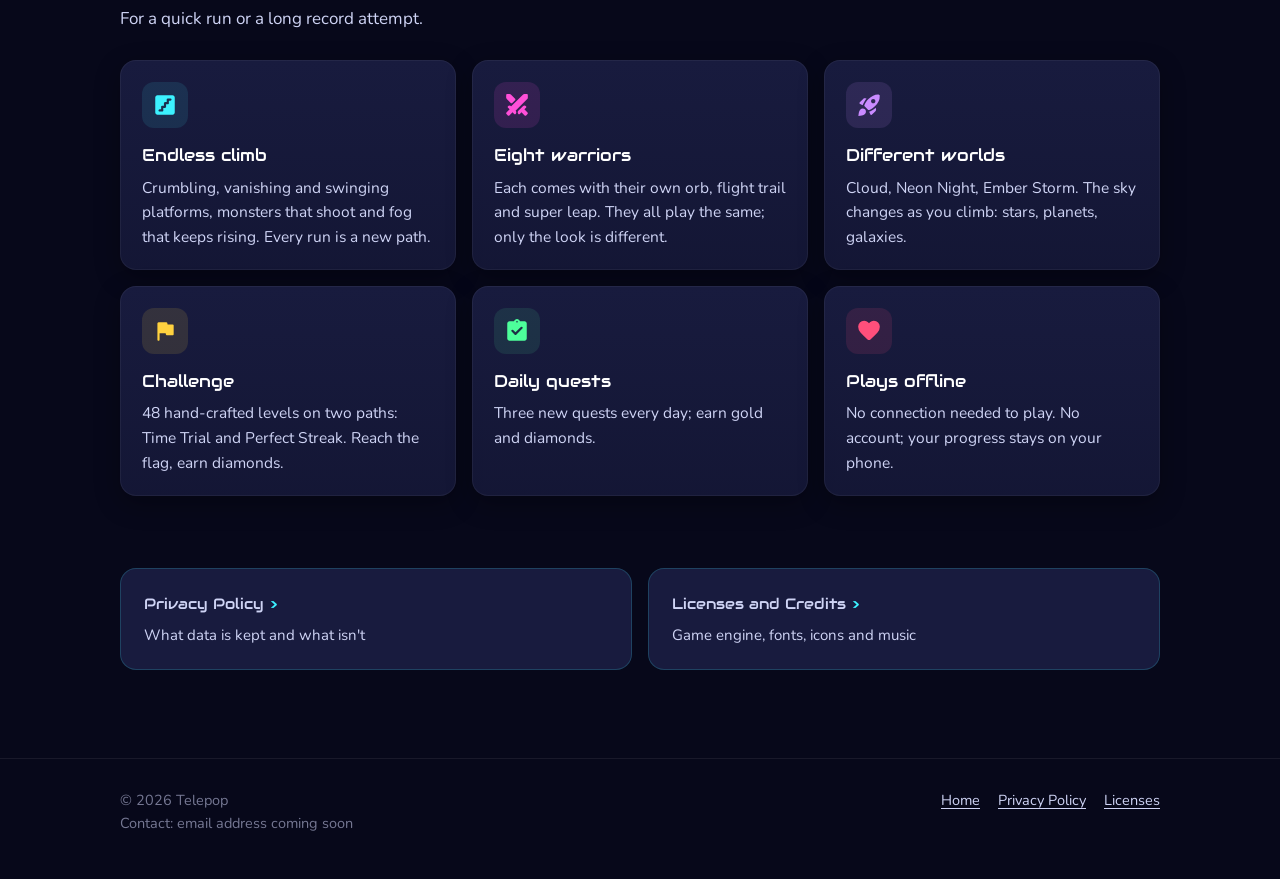
==== commit ed6029ae: "Siteyi güncelle 2026-11-22 12:51" ====
--- a/index.html
+++ b/index.html
@@ -38,35 +38,10 @@
 				<h1>TELEPOP</h1>
 				<div class="cizgi" aria-hidden="true"></div>
 			</div>
-			<p class="slogan"><span lang="tr">Fırlat. Işınlan. Tırman.</span><span lang="en">Throw. Teleport. Climb.</span></p>
-			<p class="giris">
-				<span lang="tr">Parmağını geri çek ve bırak: küre yay çizerek uçar, konduğu yere ışınlanırsın. Küre havadayken dokun, onun yanına geç. Tam zamanında inişlerle komboyu büyüt, süper sıçrayışla göğü yar. Canavarlar ateş ediyor, sis aşağıdan yükseliyor. Bakalım ne kadar yükseğe çıkabileceksin?</span>
-				<span lang="en">Pull back and let go: your orb arcs through the air and you teleport wherever it lands. Tap while it flies to jump straight to it. Chain perfect landings into combos and tear through the sky with a super leap. Monsters are shooting and the fog is rising from below. So, how high can you climb?</span>
-			</p>
+			<p class="slogan"><span lang="tr">Fırlat Işınlan Tırman</span><span lang="en">Throw Teleport Climb</span></p>
 			<div class="yakinda"><span><svg viewBox="0 -960 960 960" aria-hidden="true" focusable="false"><path d="M245-474q26-66 62.5-127T390-716l-52-11q-20-4-39 2t-33 20L140-579q-15 15-11.5 36t23.5 29l93 40Zm588-390q-106-5-201.5 41T461-702q-48 48-84.5 104T313-480q-5 13-5 26.5t10 23.5l125 125q10 10 23.5 10t26.5-5q62-27 118-63.5T715-448q75-75 121-170.5T877-820q0-8-4-16t-10-14q-6-6-14-10t-16-4ZM556-622.5q0-33.5 23-56.5t56.5-23q33.5 0 56.5 23t23 56.5q0 33.5-23 56.5t-56.5 23q-33.5 0-56.5-23t-23-56.5ZM487-232l40 93q8 20 29 24t36-11l126-126q14-14 20-33.5t2-39.5l-10-52q-55 46-115.5 82.5T487-232Zm-325-86q35-35 85-35.5t85 34.5q35 35 35 85t-35 85q-48 48-113.5 57T87-74q9-66 18.5-131.5T162-318Z"/></svg><span lang="tr">Yakında Google Play ve App Store'da</span><span lang="en">Coming soon to Google Play and the App Store</span></span></div>
 		</div>
 		<div class="ufuk" aria-hidden="true"><div class="gunes"></div><div class="izgara"></div></div>
-	</section>
-
-	<section class="bolum">
-		<div class="ic">
-			<h2><span lang="tr">Nasıl oynanır</span><span lang="en">How to play</span></h2>
-			<p class="alt-baslik"><span lang="tr">Tek parmak yeter; gerisi zamanlama.</span><span lang="en">One finger is all it takes; the rest is timing.</span></p>
-			<div class="adimlar">
-				<div class="adim">
-					<h3><span lang="tr">Çek ve bırak</span><span lang="en">Pull and release</span></h3>
-					<p><span lang="tr">Küre uçar, konduğu platforma ışınlanırsın.</span><span lang="en">The orb flies; you teleport to the platform it lands on.</span></p>
-				</div>
-				<div class="adim">
-					<h3><span lang="tr">Havada dokun</span><span lang="en">Tap mid-air</span></h3>
-					<p><span lang="tr">Platform parlarken dokunursan MÜKEMMEL: kombo büyür.</span><span lang="en">Tap while the platform glows for a PERFECT and grow your combo.</span></p>
-				</div>
-				<div class="adim">
-					<h3><span lang="tr">Süper sıçrayış</span><span lang="en">Super leap</span></h3>
-					<p><span lang="tr">Altı MÜKEMMEL barı doldurur; sekiz platform yukarı fırlarsın.</span><span lang="en">Six PERFECTs fill the bar and launch you eight platforms up.</span></p>
-				</div>
-			</div>
-		</div>
 	</section>
 
 	<section class="bolum">
--- a/css/site.css
+++ b/css/site.css
@@ -130,7 +130,7 @@
 
 .slogan {
 	margin: 26px 0 0; font-family: "Audiowide", sans-serif; font-size: clamp(18px, 3.6vw, 26px);
-	color: var(--altin); letter-spacing: 1px;
+	color: var(--altin); letter-spacing: 1px; word-spacing: 0.45em;
 }
 .giris {
 	max-width: 640px; margin: 18px auto 0; color: var(--soluk); font-size: clamp(16px, 2.2vw, 19px);
@@ -294,7 +294,7 @@
 	.ic { padding: 0 16px; }
 	.ust .ic { height: 58px; gap: 10px; }
 	.marka span { display: none; }
-	.baglantilar .ev { display: none; }
+	.baglantilar { margin-left: 0; margin-right: auto; }
 	.baglantilar a { padding: 8px 7px; font-size: 12px; }
 	.karsilama { padding-top: 40px; }
 	.uygulama-simgesi { width: 92px; height: 92px; border-radius: 22px; }
@@ -308,8 +308,9 @@
 	.alt-bilgi .ic { flex-direction: column; }
 }
 
-@media (max-width: 380px) {
-	.baglantilar a { padding: 8px 5px; font-size: 11px; }
+@media (max-width: 400px) {
+	.marka { display: none; }
+	.baglantilar a { padding: 8px 6px; font-size: 11.5px; }
 	.dil-secimi button { padding: 6px 9px; }
 }
 
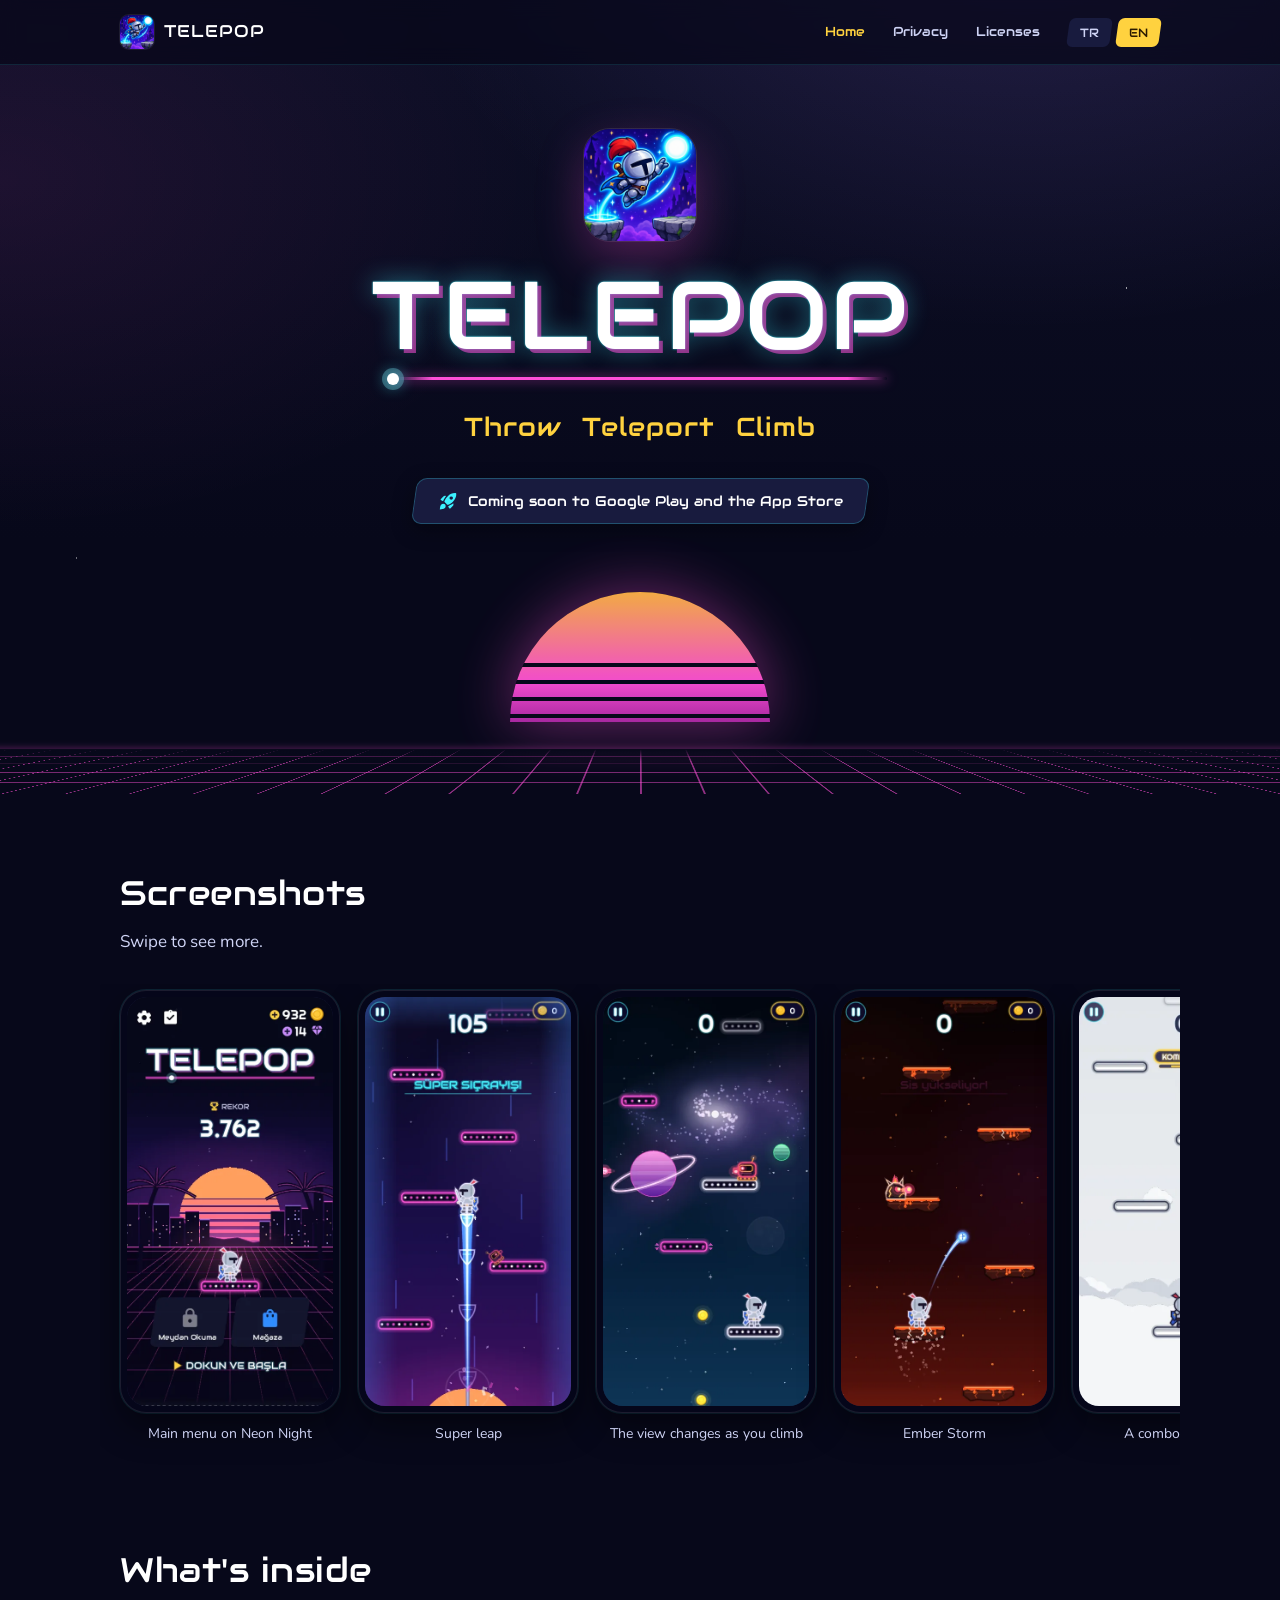
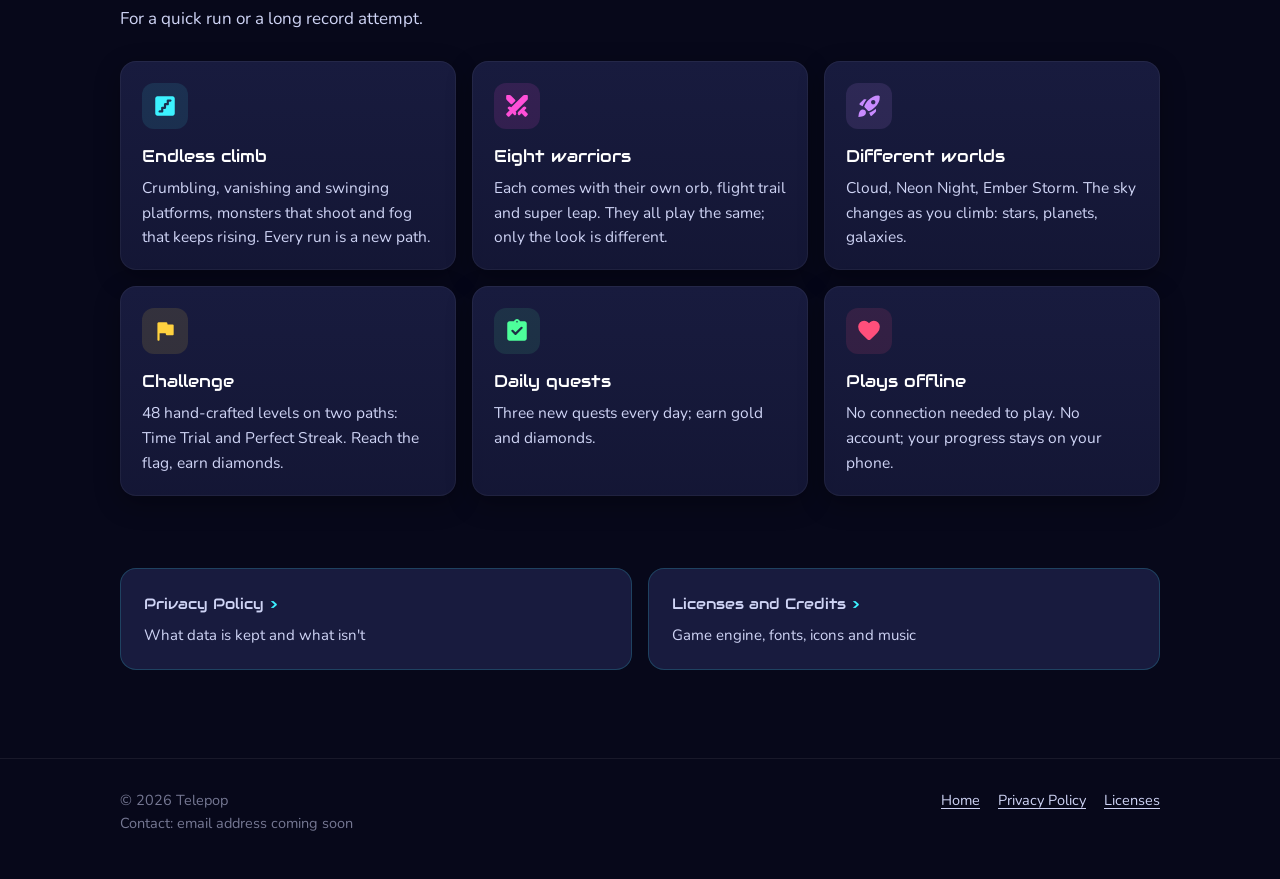
==== commit 589c1108: "Siteyi güncelle 2026-11-22 13:09" ====
--- a/index.html
+++ b/index.html
@@ -49,14 +49,14 @@
 			<h2><span lang="tr">Oyundan kareler</span><span lang="en">Screenshots</span></h2>
 			<p class="alt-baslik"><span lang="tr">Kaydırarak bak.</span><span lang="en">Swipe to see more.</span></p>
 			<div class="galeri" tabindex="0" aria-label="Ekran görüntüleri / Screenshots">
-				<figure><div class="telefon"><img src="img/ekran/1-menu.webp" width="396" height="786" loading="lazy" alt="Telepop ana menüsü, Neon Gece haritasında / Telepop main menu on the Neon Night world"></div><figcaption><span lang="tr">Neon Gece'de ana menü</span><span lang="en">Main menu on Neon Night</span></figcaption></figure>
-				<figure><div class="telefon"><img src="img/ekran/3-sicrayis.webp" width="396" height="786" loading="lazy" alt="Süper sıçrayış / Super leap"></div><figcaption><span lang="tr">Süper sıçrayış</span><span lang="en">Super leap</span></figcaption></figure>
-				<figure><div class="telefon"><img src="img/ekran/2-galaksi.webp" width="396" height="786" loading="lazy" alt="Neon Gece'de tırmanış, arkada galaksi / Climbing on Neon Night with a galaxy behind"></div><figcaption><span lang="tr">Tırmandıkça manzara değişir</span><span lang="en">The view changes as you climb</span></figcaption></figure>
-				<figure><div class="telefon"><img src="img/ekran/4-kor.webp" width="396" height="786" loading="lazy" alt="Kor Fırtınası haritası / The Ember Storm world"></div><figcaption><span lang="tr">Kor Fırtınası</span><span lang="en">Ember Storm</span></figcaption></figure>
-				<figure><div class="telefon"><img src="img/ekran/5-bulut.webp" width="396" height="786" loading="lazy" alt="Bulut haritasında kombo / A combo on the Cloud world"></div><figcaption><span lang="tr">Bulut'ta kombo</span><span lang="en">A combo on Cloud</span></figcaption></figure>
-				<figure><div class="telefon"><img src="img/ekran/6-magaza.webp" width="396" height="786" loading="lazy" alt="Mağaza: savaşçılar / Shop: warriors"></div><figcaption><span lang="tr">Sekiz savaşçı</span><span lang="en">Eight warriors</span></figcaption></figure>
-				<figure><div class="telefon"><img src="img/ekran/7-meydan.webp" width="396" height="786" loading="lazy" alt="Meydan Okuma / Challenge"></div><figcaption><span lang="tr">Meydan Okuma</span><span lang="en">Challenge</span></figcaption></figure>
-				<figure><div class="telefon"><img src="img/ekran/8-gorevler.webp" width="396" height="786" loading="lazy" alt="Günlük görevler / Daily quests"></div><figcaption><span lang="tr">Günlük görevler</span><span lang="en">Daily quests</span></figcaption></figure>
+				<figure><div class="telefon"><img src="img/ekran/1-menu.webp" width="480" height="953" loading="lazy" alt="Telepop ana menüsü, Neon Gece haritasında / Telepop main menu on the Neon Night world"></div><figcaption><span lang="tr">Neon Gece'de ana menü</span><span lang="en">Main menu on Neon Night</span></figcaption></figure>
+				<figure><div class="telefon"><img src="img/ekran/3-sicrayis.webp" width="480" height="953" loading="lazy" alt="Süper sıçrayış / Super leap"></div><figcaption><span lang="tr">Süper sıçrayış</span><span lang="en">Super leap</span></figcaption></figure>
+				<figure><div class="telefon"><img src="img/ekran/2-galaksi.webp" width="480" height="953" loading="lazy" alt="Neon Gece'de tırmanış, arkada galaksi / Climbing on Neon Night with a galaxy behind"></div><figcaption><span lang="tr">Tırmandıkça manzara değişir</span><span lang="en">The view changes as you climb</span></figcaption></figure>
+				<figure><div class="telefon"><img src="img/ekran/4-kor.webp" width="480" height="953" loading="lazy" alt="Kor Fırtınası haritası / The Ember Storm world"></div><figcaption><span lang="tr">Kor Fırtınası</span><span lang="en">Ember Storm</span></figcaption></figure>
+				<figure><div class="telefon"><img src="img/ekran/5-bulut.webp" width="480" height="953" loading="lazy" alt="Bulut haritasında kombo / A combo on the Cloud world"></div><figcaption><span lang="tr">Bulut'ta kombo</span><span lang="en">A combo on Cloud</span></figcaption></figure>
+				<figure><div class="telefon"><img src="img/ekran/6-magaza.webp" width="480" height="953" loading="lazy" alt="Mağaza: savaşçılar / Shop: warriors"></div><figcaption><span lang="tr">Sekiz savaşçı</span><span lang="en">Eight warriors</span></figcaption></figure>
+				<figure><div class="telefon"><img src="img/ekran/7-meydan.webp" width="480" height="953" loading="lazy" alt="Meydan Okuma / Challenge"></div><figcaption><span lang="tr">Meydan Okuma</span><span lang="en">Challenge</span></figcaption></figure>
+				<figure><div class="telefon"><img src="img/ekran/8-gorevler.webp" width="480" height="953" loading="lazy" alt="Günlük görevler / Daily quests"></div><figcaption><span lang="tr">Günlük görevler</span><span lang="en">Daily quests</span></figcaption></figure>
 			</div>
 		</div>
 	</section>
--- a/css/site.css
+++ b/css/site.css
@@ -207,7 +207,7 @@
 	border-radius: 26px; padding: 7px; background: #05061a;
 	box-shadow: 0 14px 34px rgba(0, 0, 0, 0.45), inset 0 0 0 1px rgba(255, 255, 255, 0.09), 0 0 0 1px rgba(60, 242, 255, 0.12);
 }
-.telefon img { border-radius: 20px; aspect-ratio: 396 / 786; width: 100%; height: auto; object-fit: cover; background: var(--kart); }
+.telefon img { border-radius: 20px; aspect-ratio: 480 / 953; width: 100%; height: auto; object-fit: contain; background: var(--kart); }
 .galeri figcaption { margin-top: 10px; text-align: center; color: var(--soluk); font-size: 14px; }
 
 /* Nasıl oynanır: üç adım. */
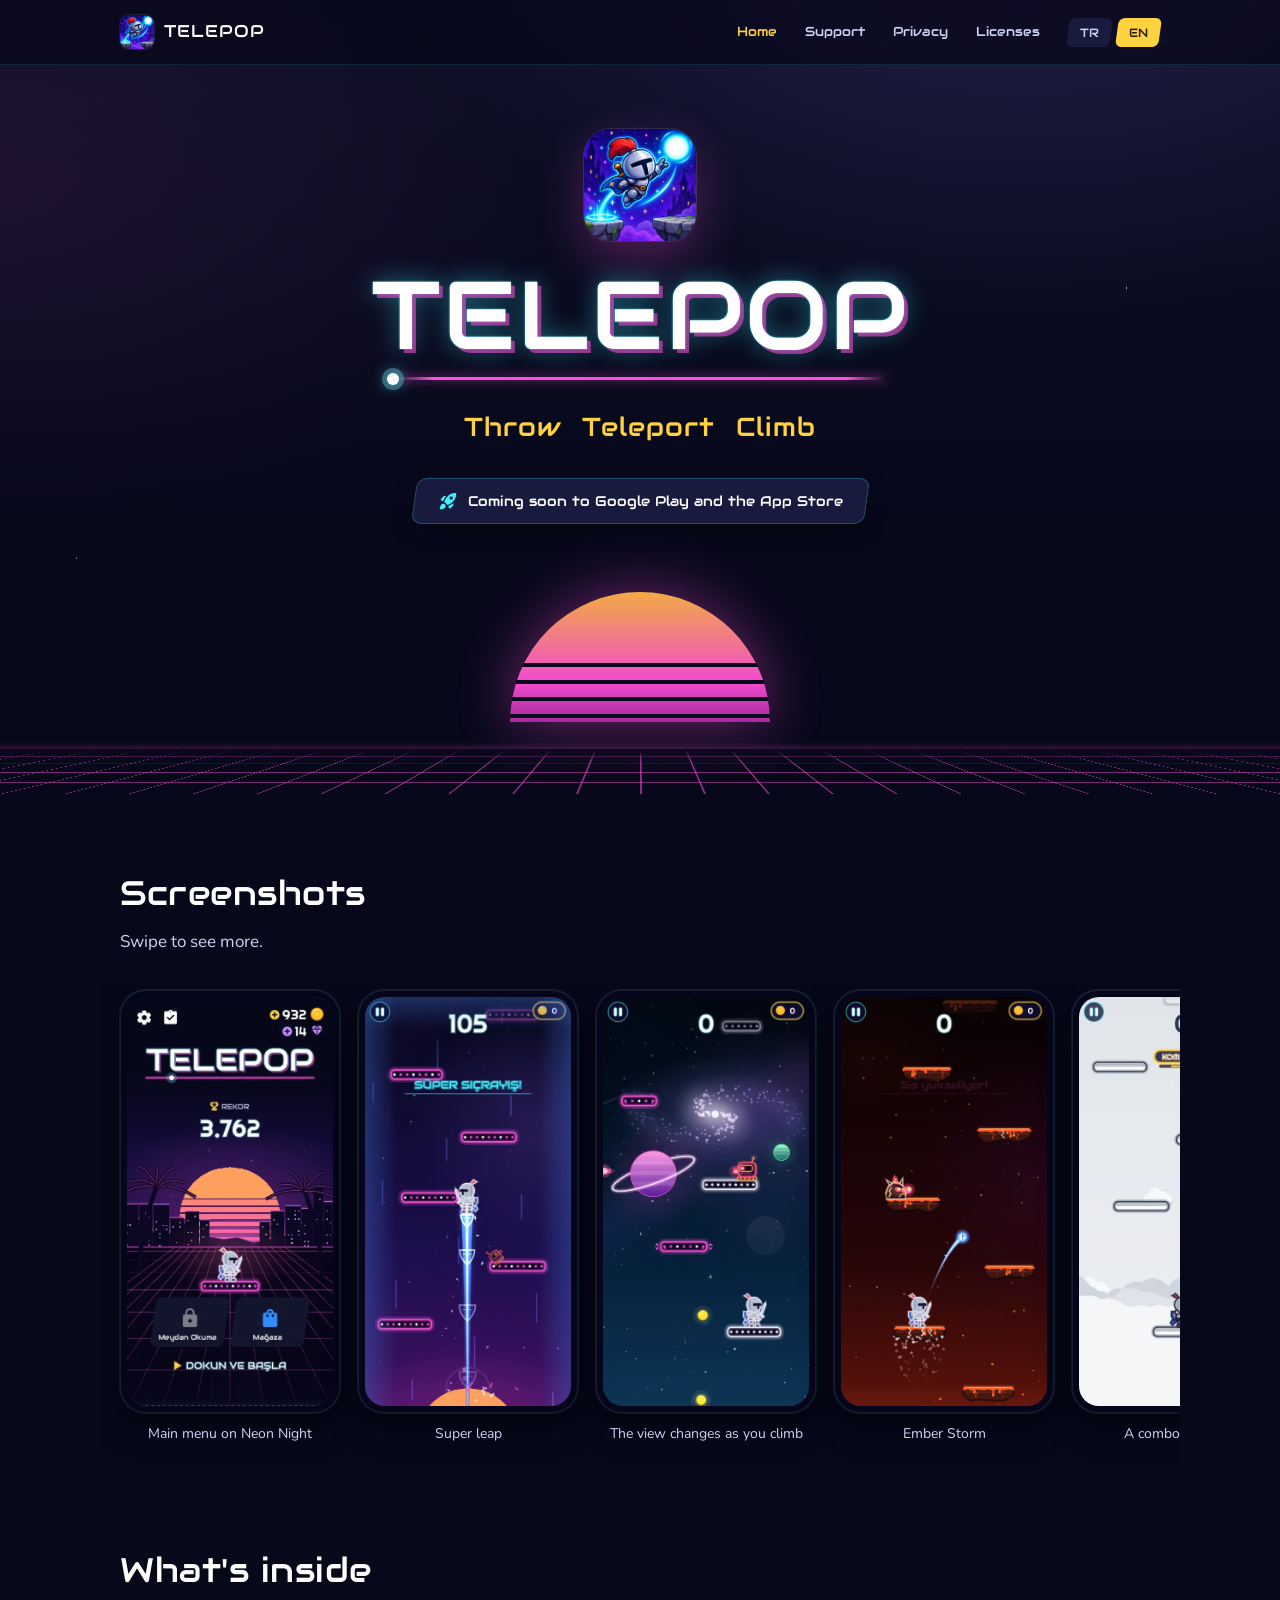
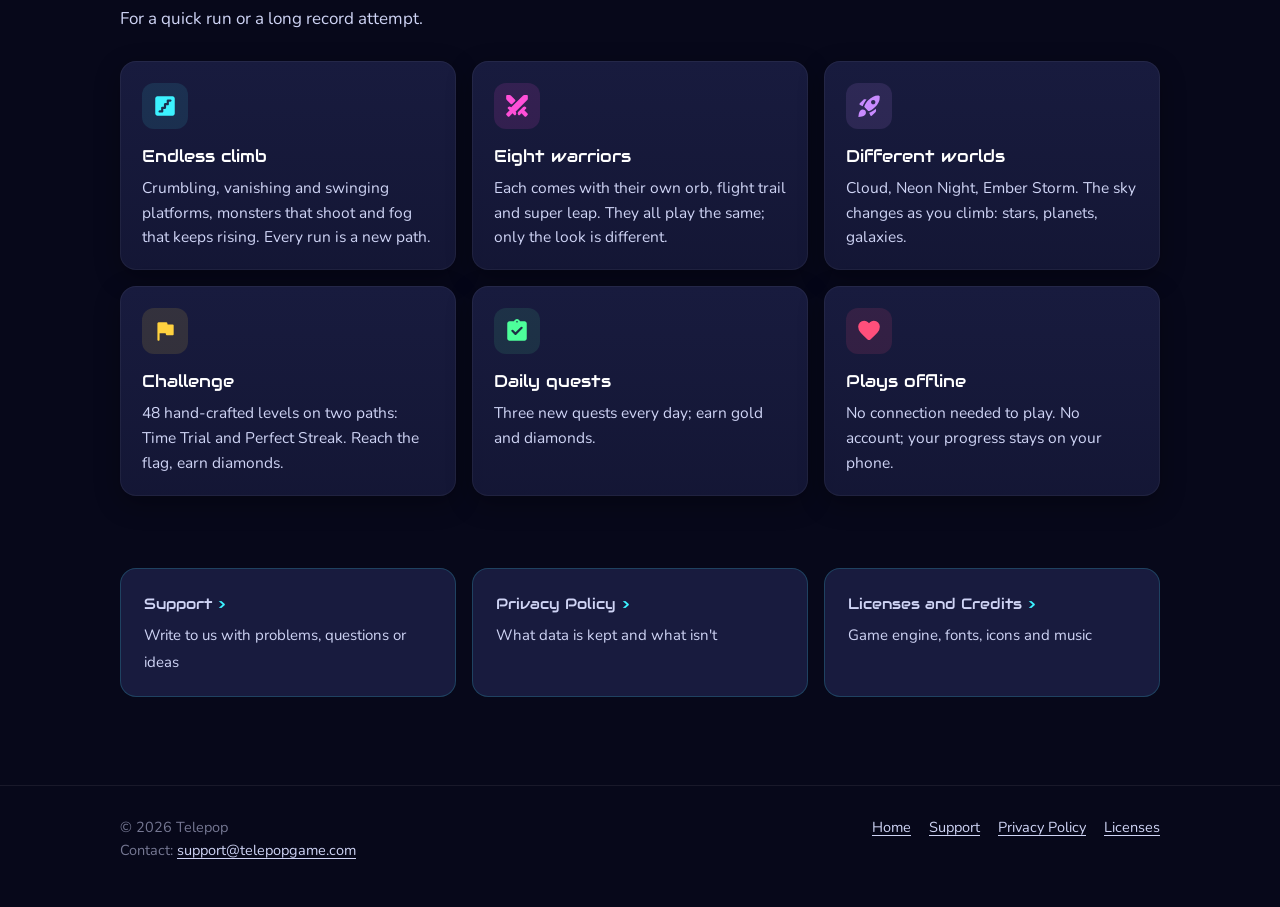
==== commit 0e87692b: "Siteyi güncelle 2026-11-27 02:57" ====
--- a/index.html
+++ b/index.html
@@ -8,18 +8,19 @@
 <meta name="theme-color" content="#0d0f26">
 <meta property="og:title" content="Telepop">
 <meta property="og:description" content="Fırlat. Işınlan. Tırman. · Throw. Teleport. Climb.">
-<meta property="og:image" content="img/simge-512.png">
-<link rel="icon" href="img/favicon-32.png" sizes="32x32">
-<link rel="apple-touch-icon" href="img/simge-180.png">
-<link rel="stylesheet" href="css/site.css">
+<meta property="og:image" content="img/simge-512.png?v=f93eb746da">
+<link rel="icon" href="img/favicon-32.png?v=97741b82a9" sizes="32x32">
+<link rel="apple-touch-icon" href="img/simge-180.png?v=d66f84d0c2">
+<link rel="stylesheet" href="css/site.css?v=304aade515">
 </head>
 <body>
 <a class="atla" href="#icerik"><span lang="tr">İçeriğe geç</span><span lang="en">Skip to content</span></a>
 <header class="ust">
 	<div class="ic">
-		<a class="marka" href="index.html"><img src="img/simge-192.png" alt="" width="34" height="34"><span>TELEPOP</span></a>
+		<a class="marka" href="index.html"><img src="img/simge-192.png?v=a9a7532198" alt="" width="34" height="34"><span>TELEPOP</span></a>
 		<nav class="baglantilar" aria-label="Site">
 			<a class="ev" href="index.html" aria-current="page"><span lang="tr">Ana Sayfa</span><span lang="en">Home</span></a>
+			<a class="genis" href="destek.html"><span lang="tr">Destek</span><span lang="en">Support</span></a>
 			<a href="gizlilik.html"><span lang="tr">Gizlilik</span><span lang="en">Privacy</span></a>
 			<a href="lisanslar.html"><span lang="tr">Lisanslar</span><span lang="en">Licenses</span></a>
 		</nav>
@@ -33,7 +34,7 @@
 <main id="icerik">
 	<section class="karsilama">
 		<div class="ic">
-			<img class="uygulama-simgesi" src="img/simge-512.png" alt="" width="112" height="112">
+			<img class="uygulama-simgesi" src="img/simge-512.png?v=f93eb746da" alt="" width="112" height="112">
 			<div class="logo">
 				<h1>TELEPOP</h1>
 				<div class="cizgi" aria-hidden="true"></div>
@@ -49,14 +50,14 @@
 			<h2><span lang="tr">Oyundan kareler</span><span lang="en">Screenshots</span></h2>
 			<p class="alt-baslik"><span lang="tr">Kaydırarak bak.</span><span lang="en">Swipe to see more.</span></p>
 			<div class="galeri" tabindex="0" aria-label="Ekran görüntüleri / Screenshots">
-				<figure><div class="telefon"><img src="img/ekran/1-menu.webp" width="480" height="953" loading="lazy" alt="Telepop ana menüsü, Neon Gece haritasında / Telepop main menu on the Neon Night world"></div><figcaption><span lang="tr">Neon Gece'de ana menü</span><span lang="en">Main menu on Neon Night</span></figcaption></figure>
-				<figure><div class="telefon"><img src="img/ekran/3-sicrayis.webp" width="480" height="953" loading="lazy" alt="Süper sıçrayış / Super leap"></div><figcaption><span lang="tr">Süper sıçrayış</span><span lang="en">Super leap</span></figcaption></figure>
-				<figure><div class="telefon"><img src="img/ekran/2-galaksi.webp" width="480" height="953" loading="lazy" alt="Neon Gece'de tırmanış, arkada galaksi / Climbing on Neon Night with a galaxy behind"></div><figcaption><span lang="tr">Tırmandıkça manzara değişir</span><span lang="en">The view changes as you climb</span></figcaption></figure>
-				<figure><div class="telefon"><img src="img/ekran/4-kor.webp" width="480" height="953" loading="lazy" alt="Kor Fırtınası haritası / The Ember Storm world"></div><figcaption><span lang="tr">Kor Fırtınası</span><span lang="en">Ember Storm</span></figcaption></figure>
-				<figure><div class="telefon"><img src="img/ekran/5-bulut.webp" width="480" height="953" loading="lazy" alt="Bulut haritasında kombo / A combo on the Cloud world"></div><figcaption><span lang="tr">Bulut'ta kombo</span><span lang="en">A combo on Cloud</span></figcaption></figure>
-				<figure><div class="telefon"><img src="img/ekran/6-magaza.webp" width="480" height="953" loading="lazy" alt="Mağaza: savaşçılar / Shop: warriors"></div><figcaption><span lang="tr">Sekiz savaşçı</span><span lang="en">Eight warriors</span></figcaption></figure>
-				<figure><div class="telefon"><img src="img/ekran/7-meydan.webp" width="480" height="953" loading="lazy" alt="Meydan Okuma / Challenge"></div><figcaption><span lang="tr">Meydan Okuma</span><span lang="en">Challenge</span></figcaption></figure>
-				<figure><div class="telefon"><img src="img/ekran/8-gorevler.webp" width="480" height="953" loading="lazy" alt="Günlük görevler / Daily quests"></div><figcaption><span lang="tr">Günlük görevler</span><span lang="en">Daily quests</span></figcaption></figure>
+				<figure><div class="telefon"><img src="img/ekran/1-menu.webp?v=d26a65a641" width="480" height="953" loading="lazy" alt="Telepop ana menüsü, Neon Gece haritasında / Telepop main menu on the Neon Night world"></div><figcaption><span lang="tr">Neon Gece'de ana menü</span><span lang="en">Main menu on Neon Night</span></figcaption></figure>
+				<figure><div class="telefon"><img src="img/ekran/3-sicrayis.webp?v=e6640ee103" width="480" height="953" loading="lazy" alt="Süper sıçrayış / Super leap"></div><figcaption><span lang="tr">Süper sıçrayış</span><span lang="en">Super leap</span></figcaption></figure>
+				<figure><div class="telefon"><img src="img/ekran/2-galaksi.webp?v=213bae7b75" width="480" height="953" loading="lazy" alt="Neon Gece'de tırmanış, arkada galaksi / Climbing on Neon Night with a galaxy behind"></div><figcaption><span lang="tr">Tırmandıkça manzara değişir</span><span lang="en">The view changes as you climb</span></figcaption></figure>
+				<figure><div class="telefon"><img src="img/ekran/4-kor.webp?v=4b442088ed" width="480" height="953" loading="lazy" alt="Kor Fırtınası haritası / The Ember Storm world"></div><figcaption><span lang="tr">Kor Fırtınası</span><span lang="en">Ember Storm</span></figcaption></figure>
+				<figure><div class="telefon"><img src="img/ekran/5-bulut.webp?v=cdebf7ea94" width="480" height="953" loading="lazy" alt="Bulut haritasında kombo / A combo on the Cloud world"></div><figcaption><span lang="tr">Bulut'ta kombo</span><span lang="en">A combo on Cloud</span></figcaption></figure>
+				<figure><div class="telefon"><img src="img/ekran/6-magaza.webp?v=acd3076113" width="480" height="953" loading="lazy" alt="Mağaza: savaşçılar / Shop: warriors"></div><figcaption><span lang="tr">Sekiz savaşçı</span><span lang="en">Eight warriors</span></figcaption></figure>
+				<figure><div class="telefon"><img src="img/ekran/7-meydan.webp?v=8a085cf055" width="480" height="953" loading="lazy" alt="Meydan Okuma / Challenge"></div><figcaption><span lang="tr">Meydan Okuma</span><span lang="en">Challenge</span></figcaption></figure>
+				<figure><div class="telefon"><img src="img/ekran/8-gorevler.webp?v=b5f4d2ed89" width="480" height="953" loading="lazy" alt="Günlük görevler / Daily quests"></div><figcaption><span lang="tr">Günlük görevler</span><span lang="en">Daily quests</span></figcaption></figure>
 			</div>
 		</div>
 	</section>
@@ -91,6 +92,7 @@
 	<section class="bolum">
 		<div class="ic">
 			<div class="yonlendirme">
+				<a class="yon-karti" href="destek.html"><strong><span lang="tr">Destek</span><span lang="en">Support</span></strong><span lang="tr">Sorun, soru ya da öneri için bize yaz</span><span lang="en">Write to us with problems, questions or ideas</span></a>
 				<a class="yon-karti" href="gizlilik.html"><strong><span lang="tr">Gizlilik Politikası</span><span lang="en">Privacy Policy</span></strong><span lang="tr">Hangi verilerin tutulduğu, hangilerinin tutulmadığı</span><span lang="en">What data is kept and what isn't</span></a>
 				<a class="yon-karti" href="lisanslar.html"><strong><span lang="tr">Lisanslar ve Emeği Geçenler</span><span lang="en">Licenses and Credits</span></strong><span lang="tr">Oyun motoru, yazı tipleri, simgeler ve müzik</span><span lang="en">Game engine, fonts, icons and music</span></a>
 			</div>
@@ -101,16 +103,17 @@
 	<div class="ic">
 		<div>
 			<div>© 2026 Telepop</div>
-			<div><span lang="tr">İletişim:</span><span lang="en">Contact:</span> <span lang="tr">e-posta adresi yakında eklenecek</span><span lang="en">email address coming soon</span></div>
+			<div><span lang="tr">İletişim:</span><span lang="en">Contact:</span> <a href="mailto:support@telepopgame.com">support@telepopgame.com</a></div>
 		</div>
 		<nav aria-label="Alt">
 			<a href="index.html"><span lang="tr">Ana Sayfa</span><span lang="en">Home</span></a>
+			<a href="destek.html"><span lang="tr">Destek</span><span lang="en">Support</span></a>
 			<a href="gizlilik.html"><span lang="tr">Gizlilik Politikası</span><span lang="en">Privacy Policy</span></a>
 			<a href="lisanslar.html"><span lang="tr">Lisanslar</span><span lang="en">Licenses</span></a>
 		</nav>
 	</div>
 </footer>
-<script src="js/site.js"></script>
+<script src="js/site.js?v=38b2116c07"></script>
 
 </body>
 </html>
--- a/css/site.css
+++ b/css/site.css
@@ -296,6 +296,8 @@
 	.marka span { display: none; }
 	.baglantilar { margin-left: 0; margin-right: auto; }
 	.baglantilar a { padding: 8px 7px; font-size: 12px; }
+	/* Telefonda üst çubuğa dört bağlantı sığmıyor: Destek orada yalnızca geniş ekranda; telefonda ana sayfadaki kartta ve alt bilgide. */
+	.baglantilar a.genis { display: none; }
 	.karsilama { padding-top: 40px; }
 	.uygulama-simgesi { width: 92px; height: 92px; border-radius: 22px; }
 	.yakinda { padding: 11px 16px; font-size: 12px; }
